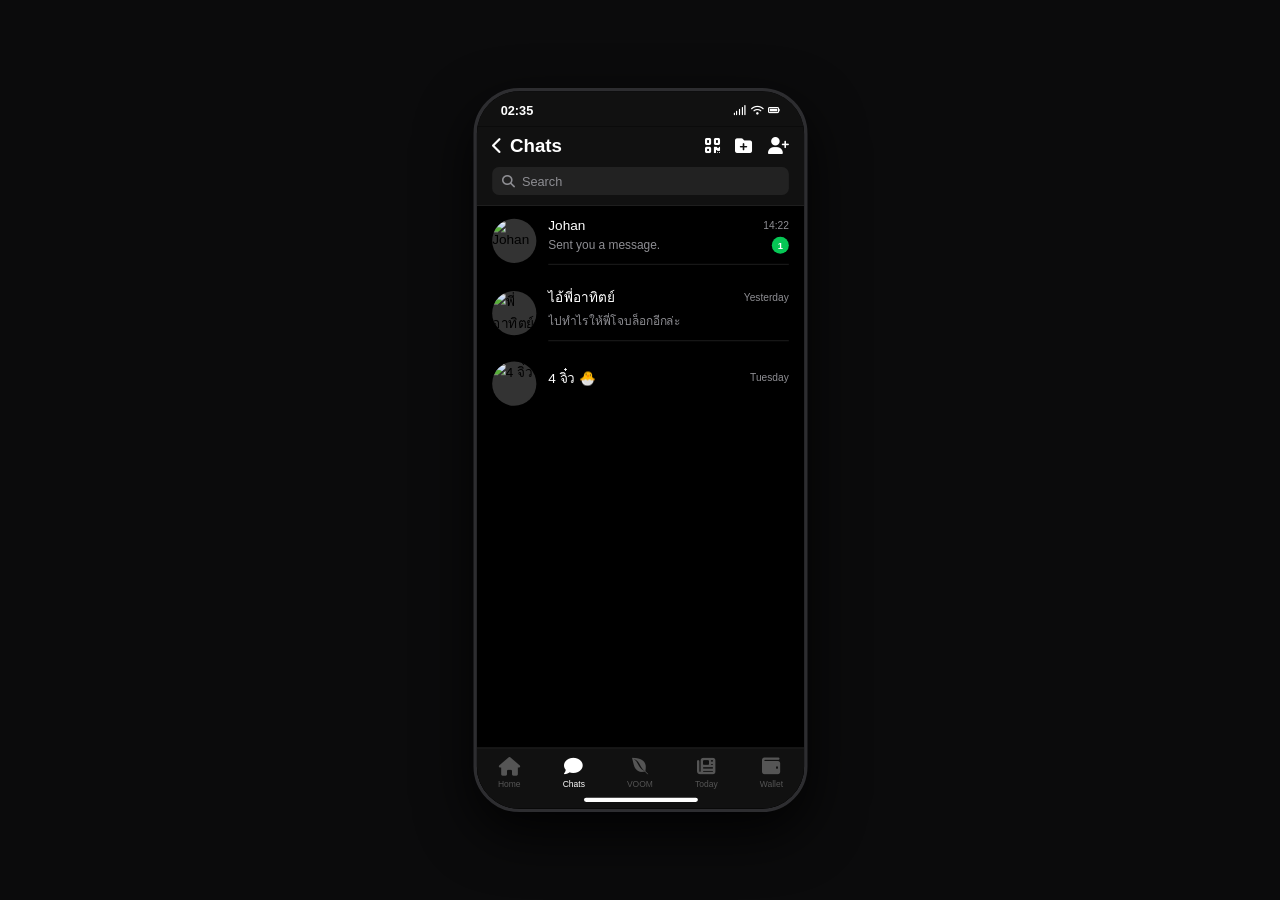
==== Line.html @ e345ad8e "first commit" ====
<!DOCTYPE html>
<html lang="en">
<head>
    <meta charset="UTF-8">
    <meta name="viewport" content="width=device-width, initial-scale=1.0">
    <title>LINE - iOS 18</title>
    <link rel="stylesheet" href="https://cdnjs.cloudflare.com/ajax/libs/font-awesome/6.4.0/css/all.min.css">
    <link rel="stylesheet" href="responsive.css">
    <style>
        /* --- Reset & Base Settings --- */
        * {
            margin: 0; padding: 0; box-sizing: border-box;
            font-family: -apple-system, BlinkMacSystemFont, "SF Pro Display", "SF Pro Text", sans-serif;
            user-select: none; -webkit-user-select: none;
        }
        body {
            display: flex; justify-content: center; align-items: center;
            min-height: 100vh; background-color: #0b0b0c;
        }

        /* --- iPhone Frame --- */
        .iphone {
            width: 393px; height: 852px; background-color: #000000;
            border-radius: 54px; position: relative;
            border: 4px solid #2d2d30; box-shadow: 0 25px 65px rgba(0, 0, 0, 0.85);
            overflow: hidden; display: flex; flex-direction: column;
        }

        /* --- Status Bar --- */
        .status-bar {
            display: flex; justify-content: space-between; align-items: center;
            padding: 14px 28px 10px; color: white; font-size: 15px;
            font-weight: 600; z-index: 30; background-color: #111111;
        }
        .status-right { display: flex; align-items: center; gap: 6px; font-size: 12px; }

        /* --- LINE Main Container --- */
        .line-container {
            flex: 1; display: flex; flex-direction: column;
            background-color: #000000; overflow: hidden;
        }

        /* --- Header --- */
        .line-header {
            background-color: #111111; padding: 10px 18px 12px;
            border-bottom: 0.5px solid #222222;
        }
        .header-top {
            display: flex; justify-content: space-between; align-items: center;
            color: white; margin-bottom: 12px;
        }
        .header-top h1 { font-size: 22px; font-weight: 700; margin-left: 8px; }
        .back-btn { 
            color: #ffffff; font-size: 20px; cursor: pointer; text-decoration: none; 
            display: flex; align-items: center;
        }
        .header-icons { display: flex; gap: 18px; font-size: 20px; color: #ffffff; }
        
        .search-bar {
            background: #222222; border-radius: 8px; padding: 8px 12px;
            display: flex; align-items: center; gap: 8px; color: #8e8e93; font-size: 15px;
        }

        /* --- Chat List --- */
        .chat-list {
            flex: 1; overflow-y: auto; padding-bottom: 20px;
        }
        .chat-item {
            display: flex; align-items: center; padding: 12px 18px;
            background: #000000; transition: background 0.2s; cursor: pointer;
        }
        .chat-item:active { background: #1c1c1e; }
        
        .chat-avatar {
            width: 52px; height: 52px; border-radius: 50%;
            object-fit: cover; margin-right: 14px; background: #333;
        }
        .chat-info {
            flex: 1; display: flex; flex-direction: column; justify-content: center;
            border-bottom: 0.5px solid #222222; padding-bottom: 12px; padding-top: 2px;
            height: 100%;
        }
        .chat-name-row {
            display: flex; justify-content: space-between; align-items: center; margin-bottom: 4px;
        }
        .chat-name { color: #ffffff; font-size: 16px; font-weight: 500; }
        .chat-time { color: #8e8e93; font-size: 12px; }
        
        .chat-msg-row {
            display: flex; justify-content: space-between; align-items: center;
        }
        .chat-msg {
            color: #8e8e93; font-size: 14px; white-space: nowrap;
            overflow: hidden; text-overflow: ellipsis; max-width: 220px;
        }
        .unread-badge {
            background: #06C755; color: white; font-size: 11px; font-weight: bold;
            height: 20px; min-width: 20px; border-radius: 10px;
            display: flex; justify-content: center; align-items: center; padding: 0 6px;
        }

        /* --- Bottom Tab Bar --- */
        .tab-bar {
            display: flex; justify-content: space-around; align-items: center;
            background: #111111; padding: 10px 0 24px; border-top: 0.5px solid #222222;
        }
        .tab-item {
            display: flex; flex-direction: column; align-items: center; gap: 4px;
            color: #555555; font-size: 10px; cursor: pointer;
        }
        .tab-item.active { color: #ffffff; }
        .tab-item i { font-size: 22px; }

        /* --- Home Indicator --- */
        .home-indicator {
            position: absolute; bottom: 8px; left: 50%;
            transform: translateX(-50%); width: 134px; height: 5px;
            background-color: white; border-radius: 10px; cursor: pointer; z-index: 60;
        }
        a.home-indicator { display: block; text-decoration: none; }
        
        /* เอาเส้นใต้ของแชทสุดท้ายออก */
        .chat-item:last-child .chat-info { border-bottom: none; }
    </style>
</head>
<body>
    <div class="iphone">
        <!-- Status Bar -->
        <div class="status-bar">
            <div class="status-left" id="clock-time">16:42</div>
            <div class="status-right">
                <i class="fa-solid fa-signal"></i>
                <i class="fa-solid fa-wifi"></i>
                <i class="fa-solid fa-battery-full"></i>
            </div>
        </div>

        <!-- LINE Container -->
        <div class="line-container">
            
            <!-- Header -->
            <div class="line-header">
                <div class="header-top">
                    <div style="display: flex; align-items: center;">
                        <a href="index.html#home" class="back-btn"><i class="fa-solid fa-chevron-left"></i></a>
                        <h1>Chats</h1>
                    </div>
                    <div class="header-icons">
                        <i class="fa-solid fa-qrcode"></i>
                        <i class="fa-solid fa-folder-plus"></i>
                        <i class="fa-solid fa-user-plus"></i>
                    </div>
                </div>
                <div class="search-bar">
                    <i class="fa-solid fa-magnifying-glass"></i>
                    <span>Search</span>
                </div>
            </div>

            <!-- Chat List -->
            <div class="chat-list">
                
                <!-- Chat: Johan (ลิงก์ไป LineJohan.html) -->
                <div class="chat-item" onclick="window.location.href='LineJohan.html'">
                    <img src="https://i.pinimg.com/1200x/8d/bb/b8/8dbbb882929048c327e853120a4b5487.jpg" alt="Johan" class="chat-avatar">
                    <div class="chat-info">
                        <div class="chat-name-row">
                            <span class="chat-name">Johan</span>
                            <span class="chat-time">14:22</span>
                        </div>
                        <div class="chat-msg-row">
                            <span class="chat-msg">Sent you a message.</span>
                            <div class="unread-badge">1</div>
                        </div>
                    </div>
                </div>

                <!-- Chat: ไอ้พี่อาทิตย์ -->
                <div class="chat-item" onclick="window.location.href='LineArthit.html'">
                    <img src="https://i.pinimg.com/736x/cc/73/5b/cc735b341c9761566845e13502893e7b.jpg" alt="พี่อาทิตย์" class="chat-avatar">
                    <div class="chat-info">
                        <div class="chat-name-row">
                            <span class="chat-name">ไอ้พี่อาทิตย์</span>
                            <span class="chat-time">Yesterday</span>
                        </div>
                        <div class="chat-msg-row">
                            <span class="chat-msg">ไปทำไรให้พี่โจบล็อกอีกล่ะ</span>
                            <!-- ไม่มี unread badge -->
                        </div>
                    </div>
                </div>

                <!-- Chat: 4 จิ๋ว -->
                <div class="chat-item" onclick="window.location.href='Line4Jiw.html'">
                    <img src="https://i.pinimg.com/1200x/b2/74/4a/b2744a8447eb64d5e04f6c4c4d3aeefc.jpg" alt="4 จิ๋ว" class="chat-avatar">
                    <div class="chat-info">
                        <div class="chat-name-row">
                            <span class="chat-name">4 จิ๋ว 🐣</span>
                            <span class="chat-time">Tuesday</span>
                        </div>
                        <div class="chat-msg-row">
                            <span class="chat-msg"></span>
                            <!-- ไม่มี unread badge -->
                        </div>
                    </div>
                </div>

            </div>

            <!-- Bottom Tab Bar -->
            <div class="tab-bar">
                <div class="tab-item">
                    <i class="fa-solid fa-house"></i>
                    <span>Home</span>
                </div>
                <div class="tab-item active">
                    <i class="fa-solid fa-comment"></i>
                    <span>Chats</span>
                </div>
                <div class="tab-item">
                    <i class="fa-brands fa-envira"></i>
                    <span>VOOM</span>
                </div>
                <div class="tab-item">
                    <i class="fa-solid fa-newspaper"></i>
                    <span>Today</span>
                </div>
                <div class="tab-item">
                    <i class="fa-solid fa-wallet"></i>
                    <span>Wallet</span>
                </div>
            </div>

        </div>

        <!-- Home Bar -->
        <a href="index.html#home" class="home-indicator"></a>
    </div>

    <script>
        // นาฬิกา
        function updateClock() {
            const now = new Date();
            let h = now.getHours().toString().padStart(2, '0');
            let m = now.getMinutes().toString().padStart(2, '0');
            document.getElementById('clock-time').textContent = `${h}:${m}`;
        }
        setInterval(updateClock, 1000);
        updateClock();
    </script>
</body>
</html>
---- responsive.css ----
/* =========================================
   responsive.css - สำหรับปรับขนาด iPhone Simulator
========================================= */

/* 1. Responsive ขนาดกลาง (Medium Devices) 
   เช่น หน้าจอโน้ตบุ๊กขนาดเล็ก, แท็บเล็ตแนวนอน (max-height: 900px หรือ max-width: 1024px) */
@media screen and (max-height: 900px), screen and (max-width: 1024px) {
    .iphone {
        transform: scale(0.85); /* ย่อขนาดลงเหลือ 85% */
        transform-origin: center center;
    }
}

/* 2. Responsive ขนาดกลาง-เล็ก (Tablet Portrait)
   เช่น หน้าจอแท็บเล็ตแนวตั้ง (max-height: 800px หรือ max-width: 768px) */
@media screen and (max-height: 800px), screen and (max-width: 768px) {
    .iphone {
        transform: scale(0.75); /* ย่อขนาดลงเหลือ 75% */
        transform-origin: center center;
    }
}

/* 3. Responsive ขนาดเล็ก (Mobile Devices)
   สำหรับกรณีที่เปิดดูในมือถือจริงๆ ให้มันซูมพอดีความกว้างจอและลบขอบดำทิ้ง */
@media screen and (max-width: 430px) {
    body {
        overflow: hidden; /* ซ่อนแถบเลื่อนของเว็บ */
    }
    .iphone {
        /* คำนวณสเกลให้พอดีความกว้างหน้าจอมือถือ 100% */
        transform: scale(calc(100vw / 400)); 
        transform-origin: top center;
        border: none; /* เอาขอบหนาๆ ของ iPhone ออก */
        border-radius: 0; /* เอาขอบมนออกให้เต็มจอพอดี */
        margin-top: 0;
    }
}
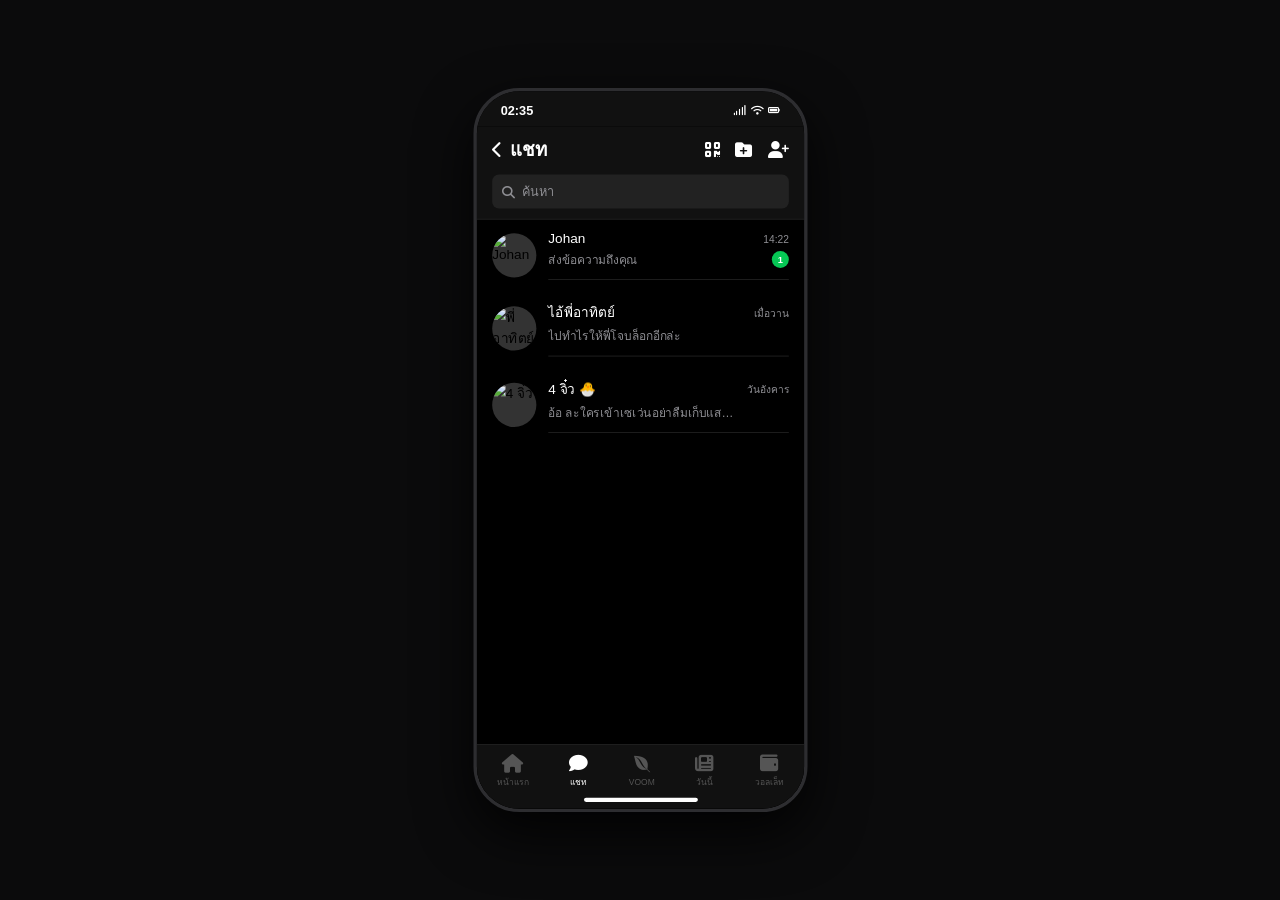
==== commit 2dcf964c: "เพิ่มแปลภาษา" ====
--- a/Line.html
+++ b/Line.html
@@ -7,125 +7,38 @@
     <link rel="stylesheet" href="https://cdnjs.cloudflare.com/ajax/libs/font-awesome/6.4.0/css/all.min.css">
     <link rel="stylesheet" href="responsive.css">
     <style>
-        /* --- Reset & Base Settings --- */
-        * {
-            margin: 0; padding: 0; box-sizing: border-box;
-            font-family: -apple-system, BlinkMacSystemFont, "SF Pro Display", "SF Pro Text", sans-serif;
-            user-select: none; -webkit-user-select: none;
-        }
-        body {
-            display: flex; justify-content: center; align-items: center;
-            min-height: 100vh; background-color: #0b0b0c;
-        }
-
-        /* --- iPhone Frame --- */
-        .iphone {
-            width: 393px; height: 852px; background-color: #000000;
-            border-radius: 54px; position: relative;
-            border: 4px solid #2d2d30; box-shadow: 0 25px 65px rgba(0, 0, 0, 0.85);
-            overflow: hidden; display: flex; flex-direction: column;
-        }
-
-        /* --- Status Bar --- */
-        .status-bar {
-            display: flex; justify-content: space-between; align-items: center;
-            padding: 14px 28px 10px; color: white; font-size: 15px;
-            font-weight: 600; z-index: 30; background-color: #111111;
-        }
+        * { margin: 0; padding: 0; box-sizing: border-box; font-family: -apple-system, BlinkMacSystemFont, "SF Pro Display", sans-serif; user-select: none; }
+        body { display: flex; justify-content: center; align-items: center; min-height: 100vh; background-color: #0b0b0c; }
+        .iphone { width: 393px; height: 852px; background-color: #000000; border-radius: 54px; position: relative; border: 4px solid #2d2d30; box-shadow: 0 25px 65px rgba(0, 0, 0, 0.85); overflow: hidden; display: flex; flex-direction: column; }
+        .status-bar { display: flex; justify-content: space-between; align-items: center; padding: 14px 28px 10px; color: white; font-size: 15px; font-weight: 600; z-index: 30; background-color: #111111; }
         .status-right { display: flex; align-items: center; gap: 6px; font-size: 12px; }
-
-        /* --- LINE Main Container --- */
-        .line-container {
-            flex: 1; display: flex; flex-direction: column;
-            background-color: #000000; overflow: hidden;
-        }
-
-        /* --- Header --- */
-        .line-header {
-            background-color: #111111; padding: 10px 18px 12px;
-            border-bottom: 0.5px solid #222222;
-        }
-        .header-top {
-            display: flex; justify-content: space-between; align-items: center;
-            color: white; margin-bottom: 12px;
-        }
+        .line-container { flex: 1; display: flex; flex-direction: column; background-color: #000000; overflow: hidden; }
+        .line-header { background-color: #111111; padding: 10px 18px 12px; border-bottom: 0.5px solid #222222; }
+        .header-top { display: flex; justify-content: space-between; align-items: center; color: white; margin-bottom: 12px; }
         .header-top h1 { font-size: 22px; font-weight: 700; margin-left: 8px; }
-        .back-btn { 
-            color: #ffffff; font-size: 20px; cursor: pointer; text-decoration: none; 
-            display: flex; align-items: center;
-        }
+        .back-btn { color: #ffffff; font-size: 20px; cursor: pointer; text-decoration: none; display: flex; align-items: center; }
         .header-icons { display: flex; gap: 18px; font-size: 20px; color: #ffffff; }
-        
-        .search-bar {
-            background: #222222; border-radius: 8px; padding: 8px 12px;
-            display: flex; align-items: center; gap: 8px; color: #8e8e93; font-size: 15px;
-        }
-
-        /* --- Chat List --- */
-        .chat-list {
-            flex: 1; overflow-y: auto; padding-bottom: 20px;
-        }
-        .chat-item {
-            display: flex; align-items: center; padding: 12px 18px;
-            background: #000000; transition: background 0.2s; cursor: pointer;
-        }
+        .search-bar { background: #222222; border-radius: 8px; padding: 8px 12px; display: flex; align-items: center; gap: 8px; color: #8e8e93; font-size: 15px; }
+        .chat-list { flex: 1; overflow-y: auto; padding-bottom: 20px; }
+        .chat-item { display: flex; align-items: center; padding: 12px 18px; background: #000000; transition: background 0.2s; cursor: pointer; }
         .chat-item:active { background: #1c1c1e; }
-        
-        .chat-avatar {
-            width: 52px; height: 52px; border-radius: 50%;
-            object-fit: cover; margin-right: 14px; background: #333;
-        }
-        .chat-info {
-            flex: 1; display: flex; flex-direction: column; justify-content: center;
-            border-bottom: 0.5px solid #222222; padding-bottom: 12px; padding-top: 2px;
-            height: 100%;
-        }
-        .chat-name-row {
-            display: flex; justify-content: space-between; align-items: center; margin-bottom: 4px;
-        }
+        .chat-avatar { width: 52px; height: 52px; border-radius: 50%; object-fit: cover; margin-right: 14px; background: #333; }
+        .chat-info { flex: 1; display: flex; flex-direction: column; justify-content: center; border-bottom: 0.5px solid #222222; padding-bottom: 12px; padding-top: 2px; height: 100%; }
+        .chat-name-row { display: flex; justify-content: space-between; align-items: center; margin-bottom: 4px; }
         .chat-name { color: #ffffff; font-size: 16px; font-weight: 500; }
         .chat-time { color: #8e8e93; font-size: 12px; }
-        
-        .chat-msg-row {
-            display: flex; justify-content: space-between; align-items: center;
-        }
-        .chat-msg {
-            color: #8e8e93; font-size: 14px; white-space: nowrap;
-            overflow: hidden; text-overflow: ellipsis; max-width: 220px;
-        }
-        .unread-badge {
-            background: #06C755; color: white; font-size: 11px; font-weight: bold;
-            height: 20px; min-width: 20px; border-radius: 10px;
-            display: flex; justify-content: center; align-items: center; padding: 0 6px;
-        }
-
-        /* --- Bottom Tab Bar --- */
-        .tab-bar {
-            display: flex; justify-content: space-around; align-items: center;
-            background: #111111; padding: 10px 0 24px; border-top: 0.5px solid #222222;
-        }
-        .tab-item {
-            display: flex; flex-direction: column; align-items: center; gap: 4px;
-            color: #555555; font-size: 10px; cursor: pointer;
-        }
+        .chat-msg-row { display: flex; justify-content: space-between; align-items: center; }
+        .chat-msg { color: #8e8e93; font-size: 14px; white-space: nowrap; overflow: hidden; text-overflow: ellipsis; max-width: 220px; }
+        .unread-badge { background: #06C755; color: white; font-size: 11px; font-weight: bold; height: 20px; min-width: 20px; border-radius: 10px; display: flex; justify-content: center; align-items: center; padding: 0 6px; }
+        .tab-bar { display: flex; justify-content: space-around; align-items: center; background: #111111; padding: 10px 0 24px; border-top: 0.5px solid #222222; }
+        .tab-item { display: flex; flex-direction: column; align-items: center; gap: 4px; color: #555555; font-size: 10px; cursor: pointer; }
         .tab-item.active { color: #ffffff; }
         .tab-item i { font-size: 22px; }
-
-        /* --- Home Indicator --- */
-        .home-indicator {
-            position: absolute; bottom: 8px; left: 50%;
-            transform: translateX(-50%); width: 134px; height: 5px;
-            background-color: white; border-radius: 10px; cursor: pointer; z-index: 60;
-        }
-        a.home-indicator { display: block; text-decoration: none; }
-        
-        /* เอาเส้นใต้ของแชทสุดท้ายออก */
-        .chat-item:last-child .chat-info { border-bottom: none; }
+        .home-indicator { position: absolute; bottom: 8px; left: 50%; transform: translateX(-50%); width: 134px; height: 5px; background-color: white; border-radius: 10px; cursor: pointer; z-index: 60; display: block; }
     </style>
 </head>
 <body>
     <div class="iphone">
-        <!-- Status Bar -->
         <div class="status-bar">
             <div class="status-left" id="clock-time">16:42</div>
             <div class="status-right">
@@ -135,15 +48,12 @@
             </div>
         </div>
 
-        <!-- LINE Container -->
         <div class="line-container">
-            
-            <!-- Header -->
             <div class="line-header">
                 <div class="header-top">
                     <div style="display: flex; align-items: center;">
                         <a href="index.html#home" class="back-btn"><i class="fa-solid fa-chevron-left"></i></a>
-                        <h1>Chats</h1>
+                        <h1 data-key="header_chats">Chats</h1>
                     </div>
                     <div class="header-icons">
                         <i class="fa-solid fa-qrcode"></i>
@@ -153,14 +63,11 @@
                 </div>
                 <div class="search-bar">
                     <i class="fa-solid fa-magnifying-glass"></i>
-                    <span>Search</span>
+                    <span data-key="search">Search</span>
                 </div>
             </div>
 
-            <!-- Chat List -->
             <div class="chat-list">
-                
-                <!-- Chat: Johan (ลิงก์ไป LineJohan.html) -->
                 <div class="chat-item" onclick="window.location.href='LineJohan.html'">
                     <img src="https://i.pinimg.com/1200x/8d/bb/b8/8dbbb882929048c327e853120a4b5487.jpg" alt="Johan" class="chat-avatar">
                     <div class="chat-info">
@@ -169,84 +76,72 @@
                             <span class="chat-time">14:22</span>
                         </div>
                         <div class="chat-msg-row">
-                            <span class="chat-msg">Sent you a message.</span>
+                            <span class="chat-msg" data-key="msg_johan">Sent you a message.</span>
                             <div class="unread-badge">1</div>
                         </div>
                     </div>
                 </div>
 
-                <!-- Chat: ไอ้พี่อาทิตย์ -->
                 <div class="chat-item" onclick="window.location.href='LineArthit.html'">
                     <img src="https://i.pinimg.com/736x/cc/73/5b/cc735b341c9761566845e13502893e7b.jpg" alt="พี่อาทิตย์" class="chat-avatar">
                     <div class="chat-info">
                         <div class="chat-name-row">
-                            <span class="chat-name">ไอ้พี่อาทิตย์</span>
-                            <span class="chat-time">Yesterday</span>
+                            <span class="chat-name" data-key="name_arthit">ไอ้พี่อาทิตย์</span>
+                            <span class="chat-time" data-key="time_yesterday">Yesterday</span>
                         </div>
                         <div class="chat-msg-row">
-                            <span class="chat-msg">ไปทำไรให้พี่โจบล็อกอีกล่ะ</span>
-                            <!-- ไม่มี unread badge -->
+                            <span class="chat-msg" data-key="msg_arthit">ไปทำไรให้พี่โจบล็อกอีกล่ะ</span>
                         </div>
                     </div>
                 </div>
 
-                <!-- Chat: 4 จิ๋ว -->
                 <div class="chat-item" onclick="window.location.href='Line4Jiw.html'">
                     <img src="https://i.pinimg.com/1200x/b2/74/4a/b2744a8447eb64d5e04f6c4c4d3aeefc.jpg" alt="4 จิ๋ว" class="chat-avatar">
                     <div class="chat-info">
                         <div class="chat-name-row">
-                            <span class="chat-name">4 จิ๋ว 🐣</span>
-                            <span class="chat-time">Tuesday</span>
+                            <span class="chat-name" data-key="name_4jiw">4 จิ๋ว 🐣</span>
+                            <span class="chat-time" data-key="time_tuesday">Tuesday</span>
                         </div>
                         <div class="chat-msg-row">
-                            <span class="chat-msg"></span>
-                            <!-- ไม่มี unread badge -->
+                            <span class="chat-msg" data-key="msg_4jiw">อ้อ ละใครเข้าเซเว่นอย่าลืมเก็บแสตมป์มาให้กูด้วยนะ</span>
                         </div>
                     </div>
                 </div>
-
             </div>
 
-            <!-- Bottom Tab Bar -->
             <div class="tab-bar">
-                <div class="tab-item">
-                    <i class="fa-solid fa-house"></i>
-                    <span>Home</span>
-                </div>
-                <div class="tab-item active">
-                    <i class="fa-solid fa-comment"></i>
-                    <span>Chats</span>
-                </div>
-                <div class="tab-item">
-                    <i class="fa-brands fa-envira"></i>
-                    <span>VOOM</span>
-                </div>
-                <div class="tab-item">
-                    <i class="fa-solid fa-newspaper"></i>
-                    <span>Today</span>
-                </div>
-                <div class="tab-item">
-                    <i class="fa-solid fa-wallet"></i>
-                    <span>Wallet</span>
-                </div>
+                <div class="tab-item"><i class="fa-solid fa-house"></i><span data-key="tab_home">Home</span></div>
+                <div class="tab-item active"><i class="fa-solid fa-comment"></i><span data-key="tab_chats">Chats</span></div>
+                <div class="tab-item"><i class="fa-brands fa-envira"></i><span>VOOM</span></div>
+                <div class="tab-item"><i class="fa-solid fa-newspaper"></i><span data-key="tab_today">Today</span></div>
+                <div class="tab-item"><i class="fa-solid fa-wallet"></i><span data-key="tab_wallet">Wallet</span></div>
             </div>
-
         </div>
 
-        <!-- Home Bar -->
         <a href="index.html#home" class="home-indicator"></a>
     </div>
 
     <script>
-        // นาฬิกา
+        const translations = {
+            th: { header_chats: "แชท", search: "ค้นหา", msg_johan: "ส่งข้อความถึงคุณ", name_arthit: "ไอ้พี่อาทิตย์", time_yesterday: "เมื่อวาน", msg_arthit: "ไปทำไรให้พี่โจบล็อกอีกล่ะ", name_4jiw: "4 จิ๋ว 🐣", time_tuesday: "วันอังคาร", msg_4jiw: "อ้อ ละใครเข้าเซเว่นอย่าลืมเก็บแสตมป์มาให้กูด้วยนะ", tab_home: "หน้าแรก", tab_chats: "แชท", tab_today: "วันนี้", tab_wallet: "วอลเล็ท" },
+            en: { header_chats: "Chats", search: "Search", msg_johan: "Sent you a message.", name_arthit: "Arthit", time_yesterday: "Yesterday", msg_arthit: "What did you do to make Johan block you again?", name_4jiw: "4 Chibi 🐣", time_tuesday: "Tuesday", msg_4jiw: "By the way, if anyone goes to 7-Eleven, collect stamps for me!", tab_home: "Home", tab_chats: "Chats", tab_today: "Today", tab_wallet: "Wallet" },
+            ja: { header_chats: "トーク", search: "検索", msg_johan: "メッセージを送信しました", name_arthit: "アーティット先輩", time_yesterday: "昨日", msg_arthit: "またジョーにブロックされるような事したのか？", name_4jiw: "4ちび 🐣", time_tuesday: "火曜日", msg_4jiw: "あ、セブン行く人スタンプ集めてきてね！", tab_home: "ホーム", tab_chats: "トーク", tab_today: "TODAY", tab_wallet: "ウォレット" },
+            ko: { header_chats: "대화", search: "검색", msg_johan: "메시지를 보냈습니다.", name_arthit: "อาทิตย์ 형", time_yesterday: "어제", msg_arthit: "조 พี่한테 또 블록당하게 무슨 짓 했냐?", name_4jiw: "4꼬맹이 🐣", time_tuesday: "화요일", msg_4jiw: "아 맞다 세븐일레븐 가는 사람 스탬프 모아줘!", tab_home: "홈", tab_chats: "대화", tab_today: "투데이", tab_wallet: "지갑" },
+            zh: { header_chats: "聊天", search: "搜索", msg_johan: "向您发送了一条消息", name_arthit: "อาทิตย์ 哥", time_yesterday: "昨天", msg_arthit: "你又做了什么惹Johan把你拉黑了？", name_4jiw: "4小只 🐣", time_tuesday: "星期二", msg_4jiw: "对了，谁去7-Eleven记得帮我留印章！", tab_home: "主页", tab_chats: "聊天", tab_today: "今日", tab_wallet: "钱包" }
+        };
+
+        function applyLanguage() {
+            const lang = localStorage.getItem('selectedLanguage') || 'th';
+            document.querySelectorAll('[data-key]').forEach(el => {
+                const key = el.getAttribute('data-key');
+                if (translations[lang] && translations[lang][key]) el.textContent = translations[lang][key];
+            });
+        }
         function updateClock() {
             const now = new Date();
-            let h = now.getHours().toString().padStart(2, '0');
-            let m = now.getMinutes().toString().padStart(2, '0');
-            document.getElementById('clock-time').textContent = `${h}:${m}`;
+            document.getElementById('clock-time').textContent = now.getHours().toString().padStart(2, '0') + ':' + now.getMinutes().toString().padStart(2, '0');
         }
-        setInterval(updateClock, 1000);
-        updateClock();
+        setInterval(updateClock, 1000); updateClock(); applyLanguage();
     </script>
 </body>
 </html>
